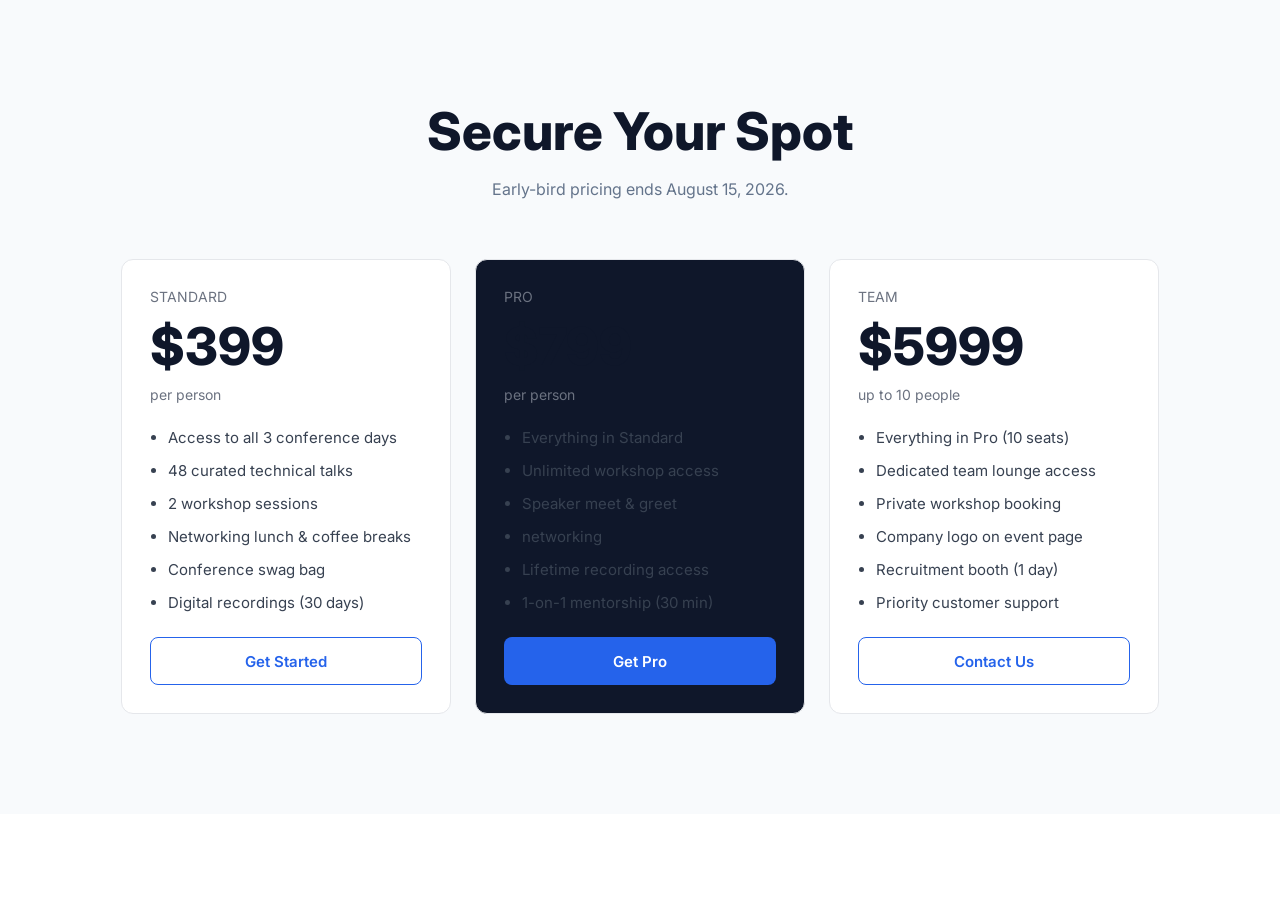
==== index.html @ c5ce16c5 "first commit" ====
<!DOCTYPE html>
<html lang="en">
<head>
    <meta charset="UTF-8">
    <meta name="viewport" content="width=device-width, initial-scale=1.0">
    <title>Document</title>
    <link rel="preconnect" href="https://fonts.googleapis.com">
<link rel="preconnect" href="https://fonts.gstatic.com" crossorigin>
<link href="https://fonts.googleapis.com/css2?family=Inter:wght@100..900&display=swap" rel="stylesheet">
    <link rel="stylesheet" href="./styles.css">
</head>
<body>
    <section class="secure">
        <div class="secure-cont">
            <div class="heading">
                 <h3>Secure Your Spot</h3>
                 <p>Early-bird pricing ends August 15, 2026.</p>
            </div>
            <div class="card-cont">
            <div class="cards">
                <p>STANDARD</p>
                <h3>$399</h3>
                 <p>per person</p>
                 <ul>
                    <li>Access to all 3 conference days</li>
                    <li>48 curated technical talks</li>
                    <li>2 workshop sessions</li>
                    <li>Networking lunch & coffee breaks</li>
                    <li>Conference swag bag</li>
                    <li>Digital recordings (30 days)</li>
                 </ul>
                 <button>Get Started</button>
            </div>
             

         
                 
            <div class="cards pro">
                <p>PRO</p>
                <h3>$799</h3>
                 <p>per person</p>
                 <ul>
                    <li>Everything in Standard</li>
                    <li>Unlimited workshop access</li>
                    <li>Speaker meet & greet</li>
                    <li>networking</li>
                    <li>Lifetime recording access</li>
                    <li>1-on-1 mentorship (30 min)</li>
                 </ul>
                 <button>Get Pro</button>

            </div>



            <div class="cards">
                <p>TEAM</p>
                <h3>$5999</h3>
                 <p>up to 10 people</p>
                 <ul>
                    <li>Everything in Pro (10 seats)</li>
                    <li>Dedicated team lounge access</li>
                    <li>Private workshop booking</li>
                    <li>Company logo on event page</li>
                    <li>Recruitment booth (1 day)</li>
                    <li>Priority customer support</li>
                 </ul>
                 <button>Contact Us</button>

            </div>
            </div>
        </div>
    </section>
</body>
</html>
---- styles.css ----
*{
    margin: 0;
    padding: 0;
    box-sizing: border-box;
    font-family: "Inter", sans-serif;
}

.secure{
    background: #F8FAFC;
    padding: 100px 0;
}

.secure-cont{
    max-width: 1120px;
    margin: 0 auto;
}

.heading{
    text-align: center;
    margin-bottom: 60px;
}

.heading h3{
    font-size: 52px;
    font-weight: 800;
    color: #0F172A;
    margin-bottom: 16px;
}

.heading p{
    font-size: 16px;
    color: #64748B;
}

.card-cont{
    display: flex;
    justify-content: center;
    gap: 24px;
}

.cards{
    width: 330px;
    background: white;
    border: 1px solid #E5E7EB;
    border-radius: 12px;
    padding: 28px;
}

.cards p{
    font-size: 14px;
    color: #6B7280;
    margin-bottom: 10px;
}

.cards h3{
    font-size: 52px;
    font-weight: 800;
    color: #0F172A;
    margin-bottom: 8px;
}

.cards ul{
    margin: 25px 0;
    padding-left: 18px;
}

.cards li{
    margin-bottom: 14px;
    font-size: 15px;
    color: #374151;
}

.cards button{
    width: 100%;
    height: 48px;
    background: white;
    border: 1px solid #2563EB;
    color: #2563EB;
    border-radius: 8px;
    font-size: 15px;
    font-weight: 600;
    cursor: pointer;
}

.pro{
    background: #0F172A;
}

.pro h3 li p{
    color: white;
}

.pro button{
    background: #2563EB;
    color: white;
    border: none;
}
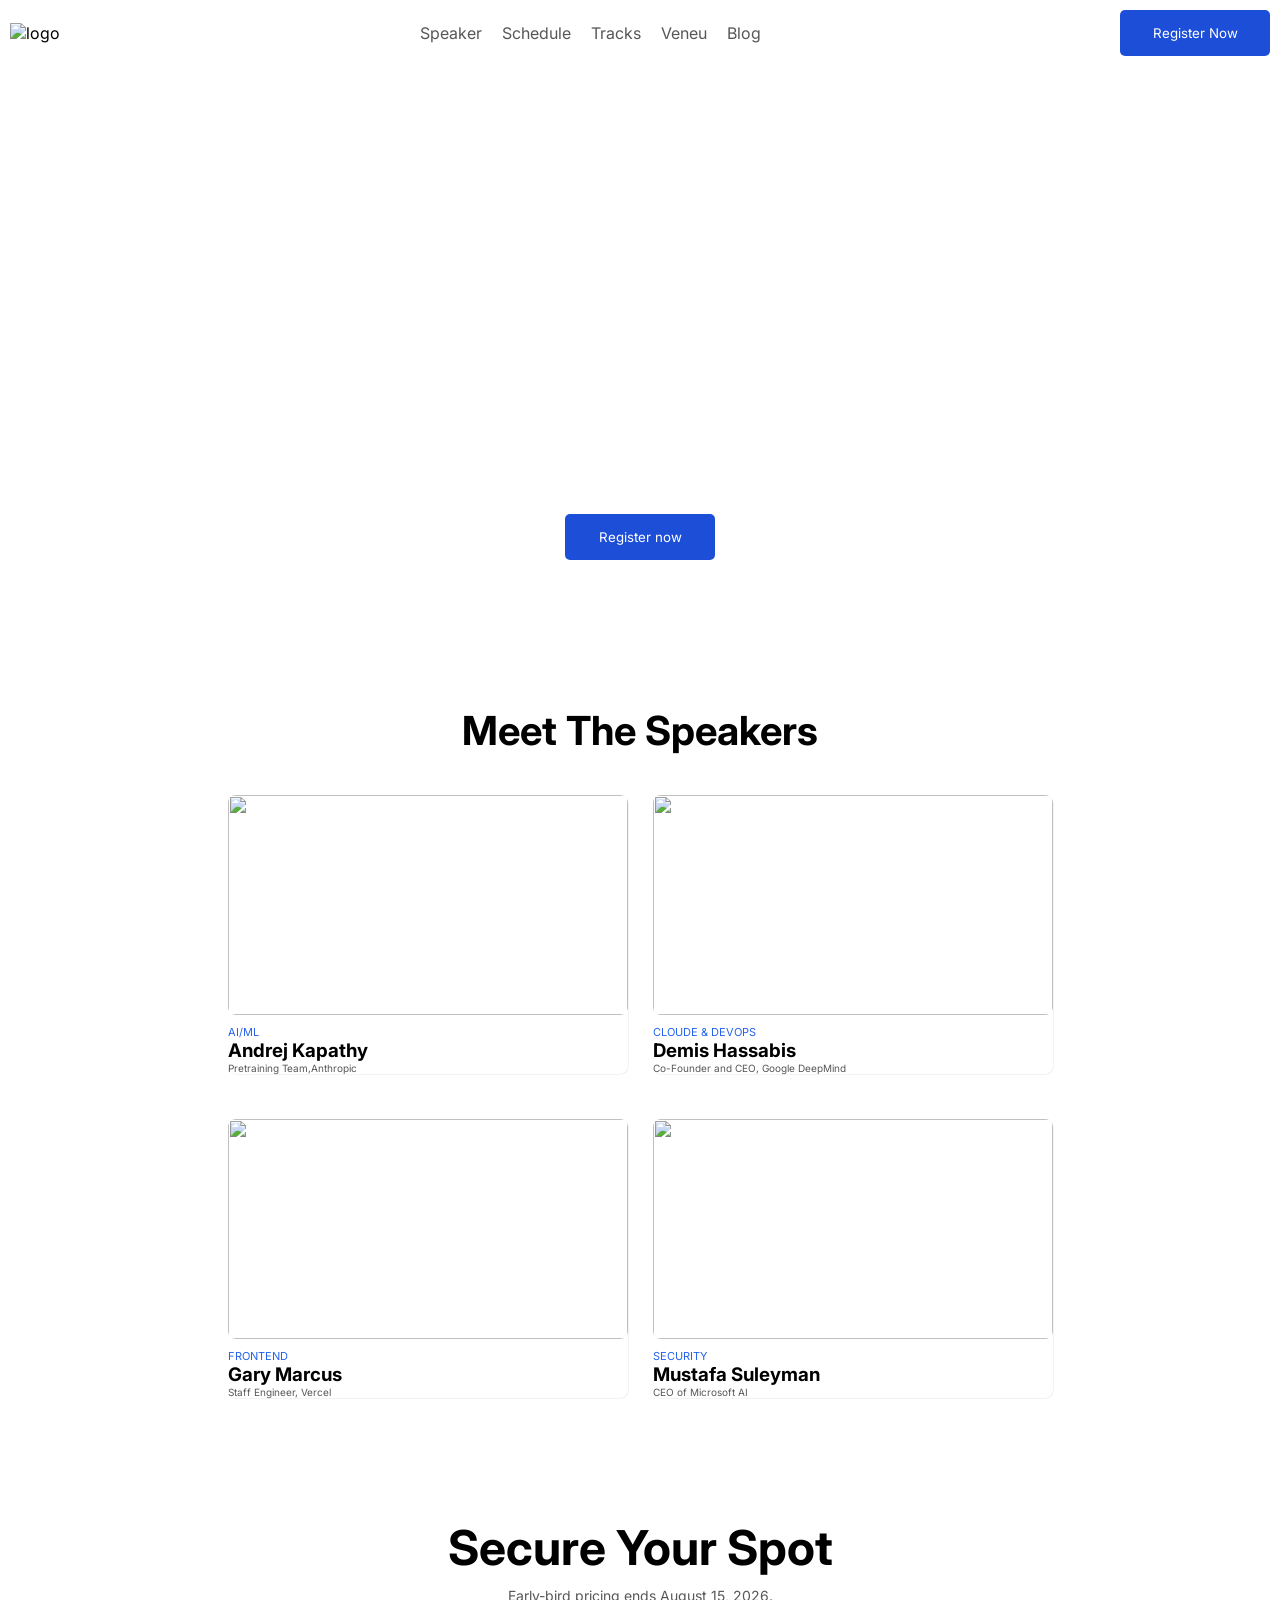
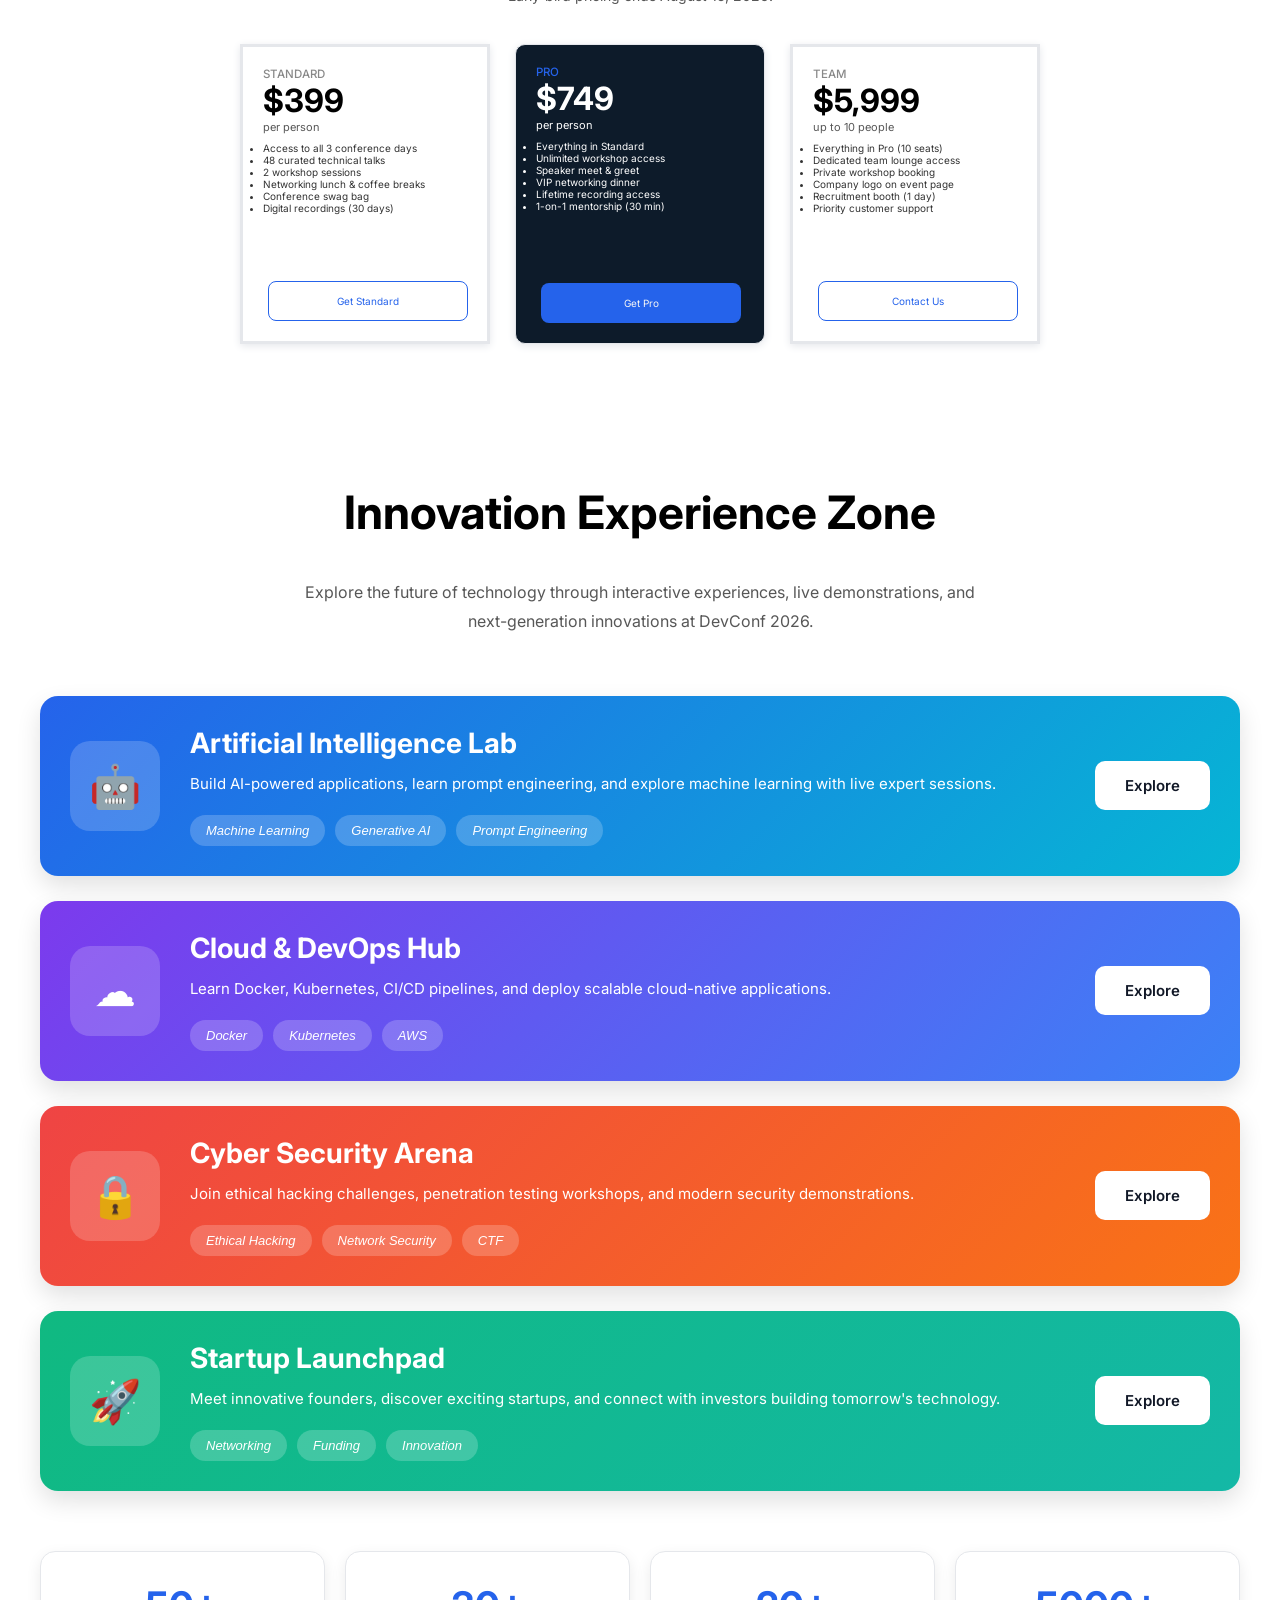
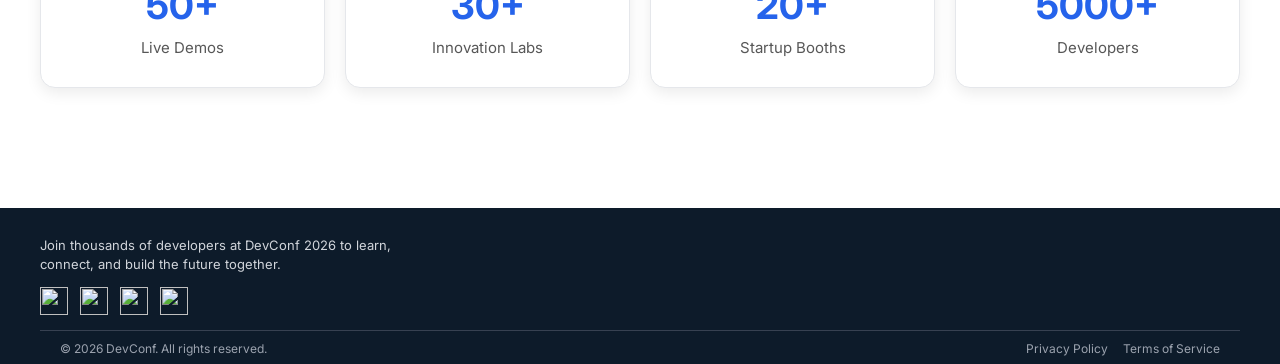
==== commit 31e89859: "Chang the image path" ====
--- a/index.html
+++ b/index.html
@@ -4,72 +4,295 @@
     <meta charset="UTF-8">
     <meta name="viewport" content="width=device-width, initial-scale=1.0">
     <title>Document</title>
+    <link rel="stylesheet" href="./Styles.css">
     <link rel="preconnect" href="https://fonts.googleapis.com">
 <link rel="preconnect" href="https://fonts.gstatic.com" crossorigin>
-<link href="https://fonts.googleapis.com/css2?family=Inter:wght@100..900&display=swap" rel="stylesheet">
-    <link rel="stylesheet" href="./styles.css">
+<link href="https://fonts.googleapis.com/css2?family=Arimo:ital,wght@0,400..700;1,400..700&family=Open+Sans:ital,wght@0,300..800;1,300..800&display=swap" rel="stylesheet">
+<link rel="preconnect" href="https://fonts.googleapis.com">
+<link rel="preconnect" href="https://fonts.gstatic.com" crossorigin>
+<link href="https://fonts.googleapis.com/css2?family=Arimo:ital,wght@0,400..700;1,400..700&family=Inter:ital,opsz,wght@0,14..32,100..900;1,14..32,100..900&family=Open+Sans:ital,wght@0,300..800;1,300..800&display=swap" rel="stylesheet">
 </head>
 <body>
-    <section class="secure">
-        <div class="secure-cont">
-            <div class="heading">
-                 <h3>Secure Your Spot</h3>
-                 <p>Early-bird pricing ends August 15, 2026.</p>
-            </div>
-            <div class="card-cont">
-            <div class="cards">
-                <p>STANDARD</p>
-                <h3>$399</h3>
-                 <p>per person</p>
-                 <ul>
-                    <li>Access to all 3 conference days</li>
-                    <li>48 curated technical talks</li>
-                    <li>2 workshop sessions</li>
-                    <li>Networking lunch & coffee breaks</li>
-                    <li>Conference swag bag</li>
-                    <li>Digital recordings (30 days)</li>
-                 </ul>
-                 <button>Get Started</button>
-            </div>
-             
-
-         
-                 
-            <div class="cards pro">
-                <p>PRO</p>
-                <h3>$799</h3>
-                 <p>per person</p>
-                 <ul>
-                    <li>Everything in Standard</li>
-                    <li>Unlimited workshop access</li>
-                    <li>Speaker meet & greet</li>
-                    <li>networking</li>
-                    <li>Lifetime recording access</li>
-                    <li>1-on-1 mentorship (30 min)</li>
-                 </ul>
-                 <button>Get Pro</button>
-
-            </div>
-
-
-
-            <div class="cards">
-                <p>TEAM</p>
-                <h3>$5999</h3>
-                 <p>up to 10 people</p>
-                 <ul>
-                    <li>Everything in Pro (10 seats)</li>
-                    <li>Dedicated team lounge access</li>
-                    <li>Private workshop booking</li>
-                    <li>Company logo on event page</li>
-                    <li>Recruitment booth (1 day)</li>
-                    <li>Priority customer support</li>
-                 </ul>
-                 <button>Contact Us</button>
-
-            </div>
-            </div>
-        </div>
-    </section>
-</body>
-</html>+    <nav>
+        <div>
+            <img src="./B14-A01-DevConf-2026/assets/logo.png" alt="logo">
+            
+        </div>
+        <div>
+            <ul>
+                <li>Speaker</li>
+                <li>Schedule</li>
+                <li>Tracks</li>
+                <li>Veneu</li>
+                <li>Blog</li>
+            </ul>
+           
+        </div>
+        <div>
+             <button class="button">Register Now</button>
+        </div>
+    </nav>
+    
+<section class="hero">
+
+
+<h1 class="heroh1">Code. <span>Connect</span>. Create</h1>
+<p class="heropara">Join 4,000+ engineers, founders, and builders at the premier developer conference of 2026. Three days of cutting-edge talks, hands-on workshops, and meaningful connections</p>
+<button class="herob">Register now</button>
+
+</section>
+<section class="Cards">
+    <h2>Meet The Speakers</h2>
+    <div class="cardss">
+        <div class="card">
+            <img class="imggg" src="./B14-A01-DevConf-2026/assets/andrej.png" alt="">
+            <p class="cardp">AI/ML</p>
+            <h3>Andrej Kapathy</h3>
+            <p class="cardpp">Pretraining Team,Anthropic</p>
+
+        </div>
+        <div class="card">
+              <img class="imggg" src="./B14-A01-DevConf-2026/assets/demis.png" alt="">
+            <p class="cardp">CLOUDE & DEVOPS</p>
+            <h3>Demis Hassabis</h3>
+            <p class="cardpp">Co-Founder and CEO, Google DeepMind</p>
+
+        </div>
+        <div class="card">
+  <img class="imggg" src="./B14-A01-DevConf-2026/assets/gary.png" alt="">
+            <p class="cardp">FRONTEND</p>
+            <h3>Gary Marcus</h3>
+            <p class="cardpp">Staff Engineer, Vercel</p>
+        </div>
+        <div class="card">
+  <img class="imggg" src="./B14-A01-DevConf-2026/assets/mustafa.png" alt="">
+            <p class="cardp">SECURITY</p>
+            <h3>Mustafa Suleyman</h3>
+            <p class="cardpp">CEO of Microsoft AI</p>
+        </div>
+    </div>
+</section>
+<section class="pricing">
+
+    <h4>Secure Your Spot</h4>
+    <p class="pricing-text">Early-bird pricing ends August 15, 2026.</p>
+
+    <div class="pricing-container">
+
+        <div class="spotcard1">
+            <h1 class="pricingh1">STANDARD</h1>
+            <p class="pricingvalue1">$399</p>
+            <p class="pricingp1">per person</p>
+
+            <ul class="pricingul1">
+                <li>Access to all 3 conference days</li>
+                <li>48 curated technical talks</li>
+                <li>2 workshop sessions</li>
+                <li>Networking lunch & coffee breaks</li>
+                <li>Conference swag bag</li>
+                <li>Digital recordings (30 days)</li>
+            </ul>
+            <button class="pricingbut1">Get Standard</button>
+        </div>
+        <div class="spotcard2">
+            <h1 class="pricingh2">PRO</h1>
+            <p class="pricingvalue2">$749</p>
+            <p class="pricingp2">per person</p>
+
+            <ul class="pricingul2">
+                <li>Everything in Standard</li>
+                <li>Unlimited workshop access</li>
+                <li>Speaker meet & greet</li>
+                <li>VIP networking dinner</li>
+                <li>Lifetime recording access</li>
+                <li>1-on-1 mentorship (30 min)</li>
+            </ul>
+            <button class="pricingbut2">Get Pro</button>
+        </div>
+
+        <div class="spotcard3">
+            <h1 class="pricingh1">TEAM</h1>
+            <p class="pricingvalue1">$5,999</p>
+            <p class="pricingp1">up to 10 people</p>
+
+            <ul ul class="pricingul1">
+                <li>Everything in Pro (10 seats)</li>
+                <li>Dedicated team lounge access</li>
+                <li>Private workshop booking</li>
+                <li>Company logo on event page</li>
+                <li>Recruitment booth (1 day)</li>
+                <li>Priority customer support</li>
+            </ul>
+            <button class="pricingbut1">Contact Us</button>
+        </div>
+
+    </div>
+
+</section>
+<!-- AI PART -->
+<section class="innovation-zone">
+
+    <div class="innovation-header">
+       
+        <h2>Innovation Experience Zone</h2>
+        <p class="innovation-description">
+            Explore the future of technology through interactive experiences,
+            live demonstrations, and next-generation innovations at DevConf 2026.
+        </p>
+    </div>
+
+    <div class="innovation-wrapper">
+
+        <div class="innovation-item ai">
+
+            <div class="innovation-icon">
+                🤖
+            </div>
+
+            <div class="innovation-content">
+                <h3>Artificial Intelligence Lab</h3>
+                <p>
+                    Build AI-powered applications, learn prompt engineering,
+                    and explore machine learning with live expert sessions.
+                </p>
+
+                <div class="innovation-tags">
+                    <span>Machine Learning</span>
+                    <span>Generative AI</span>
+                    <span>Prompt Engineering</span>
+                </div>
+            </div>
+
+            <div class="innovation-action">
+                <button>Explore</button>
+            </div>
+
+        </div>
+
+        <div class="innovation-item cloud">
+
+            <div class="innovation-icon">
+                ☁
+            </div>
+
+            <div class="innovation-content">
+                <h3>Cloud & DevOps Hub</h3>
+                <p>
+                    Learn Docker, Kubernetes, CI/CD pipelines,
+                    and deploy scalable cloud-native applications.
+                </p>
+
+                <div class="innovation-tags">
+                    <span>Docker</span>
+                    <span>Kubernetes</span>
+                    <span>AWS</span>
+                </div>
+            </div>
+
+            <div class="innovation-action">
+                <button>Explore</button>
+            </div>
+
+        </div>
+
+        <div class="innovation-item security">
+
+            <div class="innovation-icon">
+                🔒
+            </div>
+
+            <div class="innovation-content">
+                <h3>Cyber Security Arena</h3>
+                <p>
+                    Join ethical hacking challenges,
+                    penetration testing workshops,
+                    and modern security demonstrations.
+                </p>
+
+                <div class="innovation-tags">
+                    <span>Ethical Hacking</span>
+                    <span>Network Security</span>
+                    <span>CTF</span>
+                </div>
+            </div>
+
+            <div class="innovation-action">
+                <button>Explore</button>
+            </div>
+
+        </div>
+
+        <div class="innovation-item startup">
+
+            <div class="innovation-icon">
+                🚀
+            </div>
+
+            <div class="innovation-content">
+                <h3>Startup Launchpad</h3>
+                <p>
+                    Meet innovative founders, discover exciting startups,
+                    and connect with investors building tomorrow's technology.
+                </p>
+
+                <div class="innovation-tags">
+                    <span>Networking</span>
+                    <span>Funding</span>
+                    <span>Innovation</span>
+                </div>
+            </div>
+
+            <div class="innovation-action">
+                <button>Explore</button>
+            </div>
+
+        </div>
+
+    </div>
+
+    <div class="innovation-footer">
+         <div class="innovation-stat">
+            <h3>50+</h3>
+            <p>Live Demos</p>
+        </div>
+     <div class="innovation-stat">
+            <h3>30+</h3>
+            <p>Innovation Labs</p>
+        </div>
+         <div class="innovation-stat">
+            <h3>20+</h3>
+            <p>Startup Booths</p>
+        </div>
+         <div class="innovation-stat">
+            <h3>5000+</h3>
+            <p>Developers</p>
+        </div>
+        </div>
+
+</section>
+<footer class="foot">
+ <div class="footcon">
+    <div class="footleft">
+    <img class="footlogo" src="./B14-A01-DevConf-2026/assets/Lucide.png" alt="">
+         <p>
+            Join thousands of developers at DevConf 2026 to learn,
+            connect, and build the future together.
+         </p>
+    <div class="logoss">
+    <img src="./B14-A01-DevConf-2026/assets/LinkedIn.png" alt="">
+    <img src="./B14-A01-DevConf-2026/assets/Instagram.png" alt="">
+    <img src="./B14-A01-DevConf-2026/assets/Facebook (1).png" alt="">
+    <img  src="./B14-A01-DevConf-2026/assets/X logo.png" alt="">
+</div>
+       
+ </div>
+   <hr>
+<div class="footbot">
+<p>© 2026 DevConf. All rights reserved.</p>
+<div class="footpol">
+<p>Privacy Policy</p>
+<p>Terms of Service</p>
+</div>
+</div>
+
+</footer>
--- a/Styles.css
+++ b/Styles.css
@@ -0,0 +1,523 @@
+
+*{
+    margin: 0;
+    padding: 0;
+    font-family:"Inter", sans-serif;
+}
+nav{
+    display:flex;
+    justify-content: space-between;
+    padding: 10px;
+    max-width: 1300px;
+    align-items: center;
+    margin: 0 auto; 
+
+}
+nav ul{
+    display: flex;
+    gap:20px;
+    list-style: none;
+    font-family: "Arimo", sans-serif;
+    color: #575757;
+}
+.button{
+    background-color:#1D4ED8;
+    color: #FFFFFF;
+    font-family: "Inter", sans-serif;
+    padding: 15px;
+    width: 150px;
+    border: none;
+    border-radius: 5px;
+}
+
+.hero{ 
+    background-image:url(./B14-A01-DevConf-2026/assets/banner.jpg);
+    height: 600px;
+    background-repeat: no repeat;
+    background-position: center;
+    background-size: cover;
+    margin: 0 auto;
+    text-align: center;
+}
+.heroh1{
+    color: white;
+    margin-top: 20px;
+    max-width: 700px;
+    margin: 0 auto;
+    padding:52px ;
+    font-size:50px;
+
+}
+ nav h1{
+    color: #FFFFFF;
+    font-size:60px ;
+    text-align: center;
+    font-family: "Inter", sans-serif;
+    padding-top:50px; 
+}
+span{
+    font-style: italic;
+}
+.heropara{
+    color: #FFFFFF;
+    font-family: "Inter", sans-serif;
+    font-size: 10px;
+    text-align: center;
+    max-width: 500px;
+    /* border: solid #FFFFFF;  */
+    margin:50px auto;
+    margin-top:-40px;
+}
+.herob{
+    background-color:#1D4ED8;
+    color: #FFFFFF;
+    font-family: "Inter", sans-serif;
+    padding: 15px;
+    width: 150px;
+    border: none;
+    border-radius: 5px;
+    text-align:center;
+    margin: 250px auto;
+}
+.cardss{
+    /* display: flex; its not working thats why io will use grid */
+    display: grid;
+    grid-template-columns: repeat(2,400px);
+    /* border: 5px solid black;  i use them to understand the area */
+    flex-wrap: wrap;
+    justify-content: center;
+    column-gap: 25px;
+    row-gap:25px;
+    align-items: center;
+    max-width: 1200px;
+    margin: 0 auto;
+    margin-bottom: 10px;
+
+}
+h2{
+    margin-top: 20px;
+    margin-bottom: 20px;
+    /* border: 3px solid blue; i use them to understand the area*/
+    text-align: center;
+    padding: 20px;
+    font-family:"Inter", sans-serif; 
+    font-size: 40px;
+}
+.card
+{
+    align-items: center;
+     width: 400px;
+     margin-bottom: 20px;
+     border-radius: 8px;
+     box-shadow:.5px .5px .5px  #E5E7EB;
+    
+}
+.imggg{
+width: 100%;
+height: 220px;
+object-fit: cover;
+display: block;
+border-radius: 8px;
+}
+
+.cardp{
+    margin-top: 10px;
+    color:#2563EB;
+    font-family:"Inter", sans-serif; 
+    font-size:11px;
+}
+.cardpp{
+   font-family:"Inter", sans-serif; 
+   color:#575757;
+   font-size: 10px;
+}
+.pricing{
+    margin-top: 100px;
+    margin-bottom: 100px;
+}
+
+ .pricing-container{
+    display: flex;
+    align-items: center;
+    justify-content: center;
+    max-width: 1200px;
+    margin: 0 auto;
+    gap:25px;
+ }
+ .pricing-text{
+    text-align: center;
+    color: #575757;
+    font-size: 14px;
+    margin-top: 10px;
+    margin-bottom: 40px;
+}
+.pricingh1{
+    color:#888888;
+    font-size: 11.5px;
+    font-weight:500;
+}
+.pricingh2{
+    color:#2563EB;
+    font-size: 11.5px;
+    font-weight: 500;
+}
+.pricingul1{
+    margin-top: 8px;
+    font-size: 10px;
+    color: #333333;
+ }
+.pricingul2{
+    color:white;
+    font-size:10px;
+    margin-top:8px;
+}
+
+h4{
+    font-size:48px;
+    font-weight:700;
+    text-align:center;
+    margin-bottom:10px;
+}
+.pricingvalue1{
+font-size:32px; 
+font-weight:bold;
+}
+.pricingvalue2{
+font-size:32px; 
+font-weight:bold;
+color: #FFFFFF;
+}
+.pricingp1{
+    font-size: 11px;
+    color: #575757;
+}
+.pricingp2{
+    font-size: 11px;
+    color:#FFFFFF;
+}
+
+/* .primium{
+    background-color: #0D1B2A;
+    color: white;
+} */
+.spotcard1{
+     border:solid #E5E7EB;
+     width:250px;
+     height:300px;
+        padding: 20px;
+    box-sizing: border-box;
+     display: flex;
+    flex-direction: column;
+    box-shadow: 0px 2px 8px #E5E7EB;
+}
+.spotcard2{
+    background:#0D1B2A;
+ color:white;
+  border:1px solid #E5E7EB;
+    border-radius:10px;
+    box-shadow:0px 2px 8px #E5E7EB;
+width:250px;
+height:300px;
+    padding:20px;
+  box-sizing:border-box;
+    display:flex;
+    flex-direction:column;
+}
+.spotcard3{
+    border:solid #E5E7EB;
+     width:250px;
+    height:300px;
+       padding: 20px;
+    box-sizing: border-box;
+     display: flex;
+     box-shadow: 0px 2px 8px #E5E7EB;
+    flex-direction: column;
+}
+.pricingbut1{
+     margin-top: auto;
+    font-size: 10px;
+  margin-left: 5px;
+  background-color:white;
+  color: #2563EB ;
+  width: 200px;
+  height: 40px;
+  border:solid #2563EB;
+  border-radius: 8px;
+  border-width: 1px;
+    margin-top:auto;
+
+}
+.pricingbut2{
+    font-size: 10px;
+    background-color: #2563EB;
+  margin-left: 20px;
+  color: whitesmoke;
+  width: 200px;
+  height: 40px;
+    margin-top: auto;
+  margin-left: 5px;
+   border-radius: 8px;
+  border-width: 1px;
+  border: none;
+  margin-top:auto;
+}
+/* ===========================
+   Innovation Experience Zone
+=========================== */
+
+.innovation-zone{
+    max-width:1200px;
+    margin:120px auto;
+    padding:0 20px;
+}
+
+.innovation-header{
+    text-align:center;
+    margin-bottom:60px;
+}
+
+.innovation-subtitle{
+    color:#2563EB;
+    font-size:14px;
+    font-weight:700;
+    letter-spacing:3px;
+    margin-bottom:12px;
+}
+
+.innovation-header h2{
+    font-size:46px;
+    margin-bottom:18px;
+}
+
+.innovation-description{
+    max-width:700px;
+    margin:auto;
+    color:#575757;
+    line-height:1.8;
+    font-size:16px;
+}
+
+.innovation-wrapper{
+    display:flex;
+    flex-direction:column;
+    gap:25px;
+}
+
+/* ===========================
+   Innovation Card
+=========================== */
+
+.innovation-item{
+    display:flex;
+    align-items:center;
+    justify-content:space-between;
+    padding:30px;
+    border-radius:18px;
+    color:white;
+    box-shadow:0 10px 25px rgba(0,0,0,.12);
+    cursor:pointer;
+    transition:0.3s ease;
+}
+
+.innovation-item:hover{
+    transform:translateY(-8px);
+    box-shadow:0 20px 40px rgba(0,0,0,.25);
+}
+
+.innovation-icon{
+    width:90px;
+    height:90px;
+    border-radius:20px;
+    background:rgba(255,255,255,.18);
+    display:flex;
+    justify-content:center;
+    align-items:center;
+    font-size:42px;
+    flex-shrink:0;
+}
+
+.innovation-content{
+    flex:1;
+    margin:0 30px;
+}
+
+.innovation-content h3{
+    font-size:28px;
+    margin-bottom:10px;
+}
+
+.innovation-content p{
+    line-height:1.8;
+    margin-bottom:18px;
+    font-size:15px;
+}
+/* ===========================
+   Tags
+=========================== */
+
+.innovation-tags{
+    display:flex;
+    flex-wrap:wrap;
+    gap:10px;
+}
+
+.innovation-tags span{
+    background:rgba(255,255,255,.20);
+    padding:8px 16px;
+    border-radius:30px;
+    font-size:13px;
+    font-weight:500;
+    transition:.3s;
+}
+
+.innovation-tags span:hover{
+    background:white;
+    color:#2563EB;
+}
+
+/* ===========================
+   Button
+=========================== */
+
+.innovation-action{
+    flex-shrink:0;
+}
+
+.innovation-action button{
+    background:white;
+    color:#111827;
+    border:none;
+    padding:15px 30px;
+    border-radius:10px;
+    font-size:15px;
+    font-weight:600;
+    cursor:pointer;
+    transition:.3s;
+}
+
+.innovation-action button:hover{
+    background:#111827;
+    color:white;
+}
+
+/* ===========================
+   Card Colors
+=========================== */
+
+.ai{
+    background:linear-gradient(135deg,#2563EB,#06B6D4);
+}
+
+.cloud{
+    background:linear-gradient(135deg,#7C3AED,#3B82F6);
+}
+
+.security{
+    background:linear-gradient(135deg,#EF4444,#F97316);
+}
+
+.startup{
+    background:linear-gradient(135deg,#10B981,#14B8A6);
+}
+
+/* ===========================
+   Stats
+=========================== */
+
+.innovation-footer{
+    display:grid;
+    grid-template-columns:repeat(4,1fr);
+    gap:20px;
+    margin-top:60px;
+}
+
+.innovation-stat{
+    background:white;
+    border:1px solid #E5E7EB;
+    border-radius:15px;
+    padding:30px;
+    text-align:center;
+    box-shadow:0 5px 15px rgba(0,0,0,.08);
+    transition:.3s;
+    cursor:pointer;
+}
+
+.innovation-stat:hover{
+    transform:translateY(-8px);
+    box-shadow:0 15px 30px rgba(37,99,235,.18);
+}
+
+.innovation-stat h3{
+    font-size:38px;
+    color:#2563EB;
+    margin-bottom:10px;
+}
+
+.innovation-stat p{
+    color:#575757;
+    font-size:15px;
+}
+
+
+.foot{
+    background:#0D1B2A;
+    padding:20px 0 8px;
+    margin-top:60px;
+}
+
+.footcon{
+    max-width:1200px;
+    margin:0 auto;
+    padding:0 20px;
+}
+
+.footlogo{
+    width:60px;
+    height:auto;
+    display:block;
+    margin-bottom:8px;
+}
+
+.footleft p{
+    color:#D1D5DB;
+    font-size:13px;
+    line-height:1.5;
+    margin-bottom:12px;
+    max-width:380px;
+}
+
+.logoss{
+    display:flex;
+    gap:12px;
+}
+
+.logoss img{
+    width:28px;
+    height:28px;
+}
+
+.foot hr{
+    max-width:1200px;
+    margin:15px auto 10px;
+    border:none;
+    border-top:1px solid #374151;
+}
+
+.footbot{
+    max-width:1200px;
+    margin:0 auto;
+    padding:0 20px;
+    display:flex;
+    justify-content:space-between;
+    align-items:center;
+}
+
+.footbot p{
+    color:#9CA3AF;
+    font-size:12px;
+}
+
+.footpol{
+    display:flex;
+    gap:15px;
+}
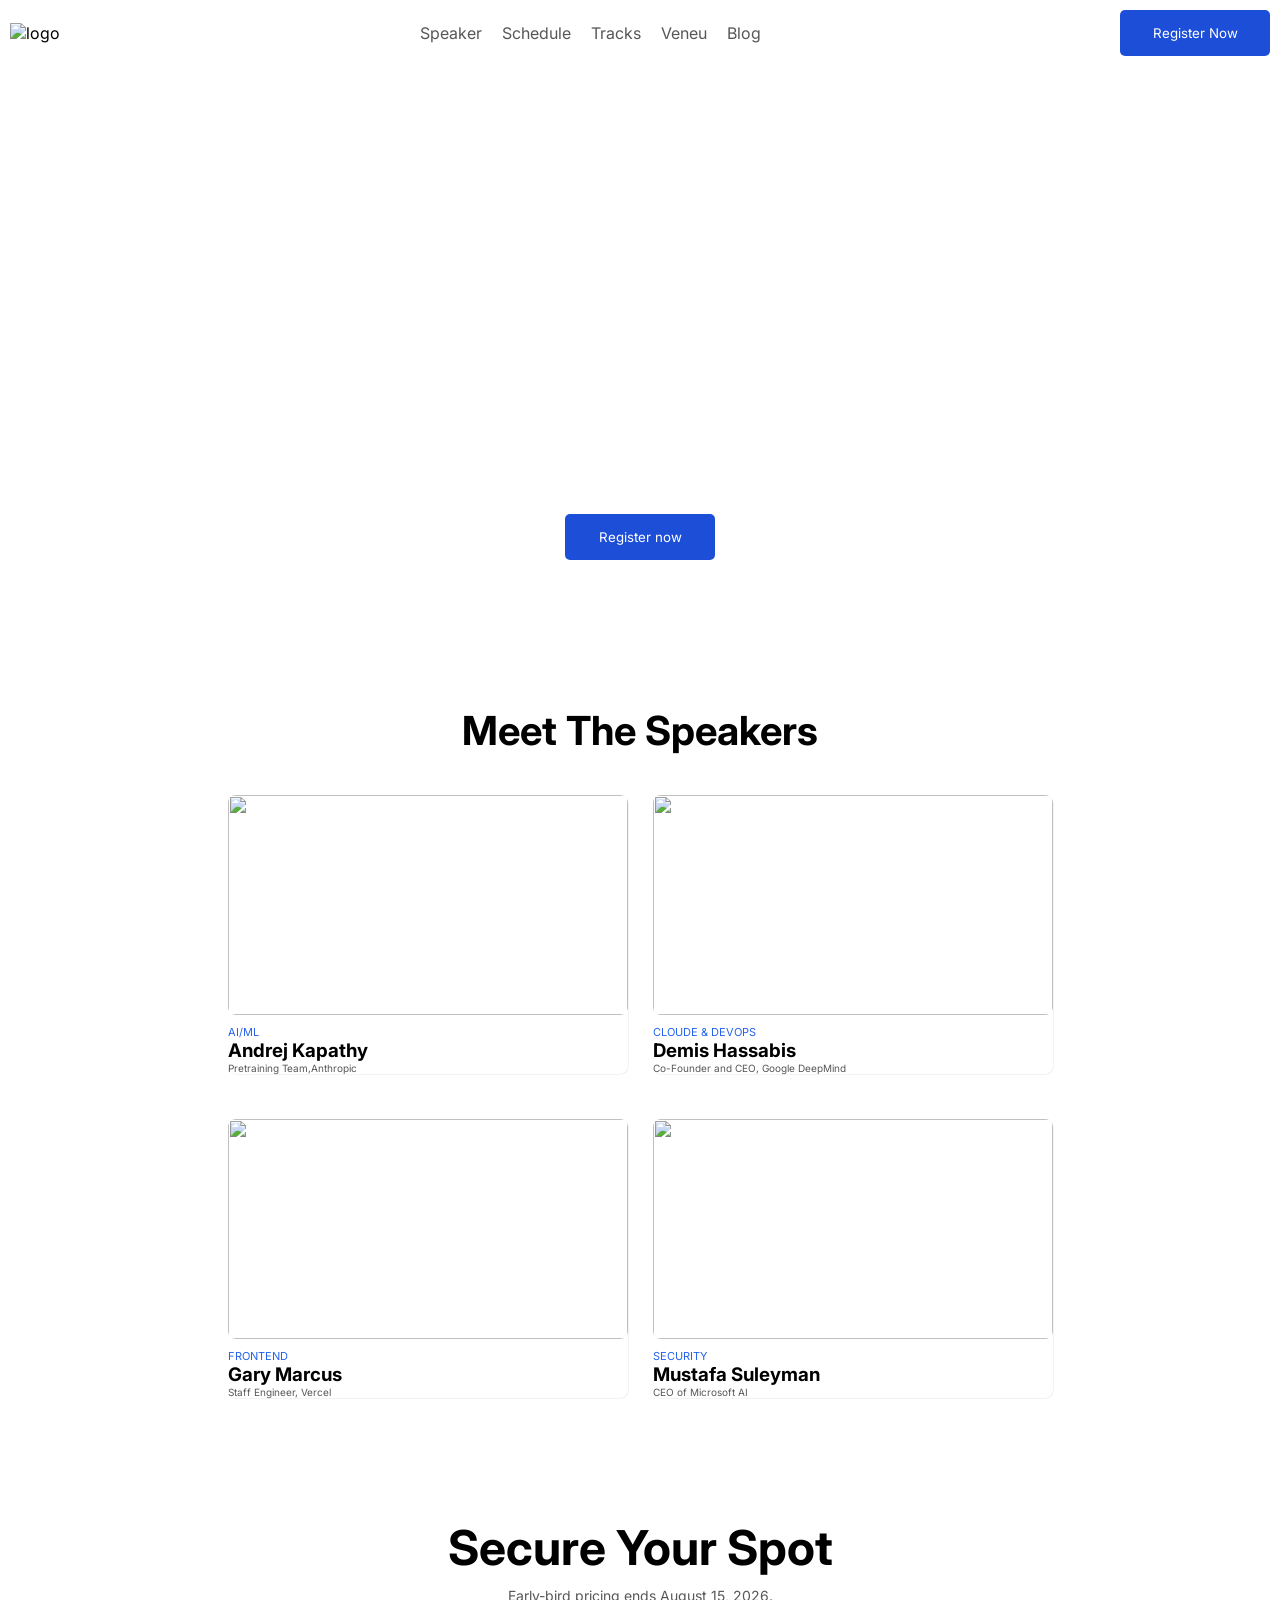
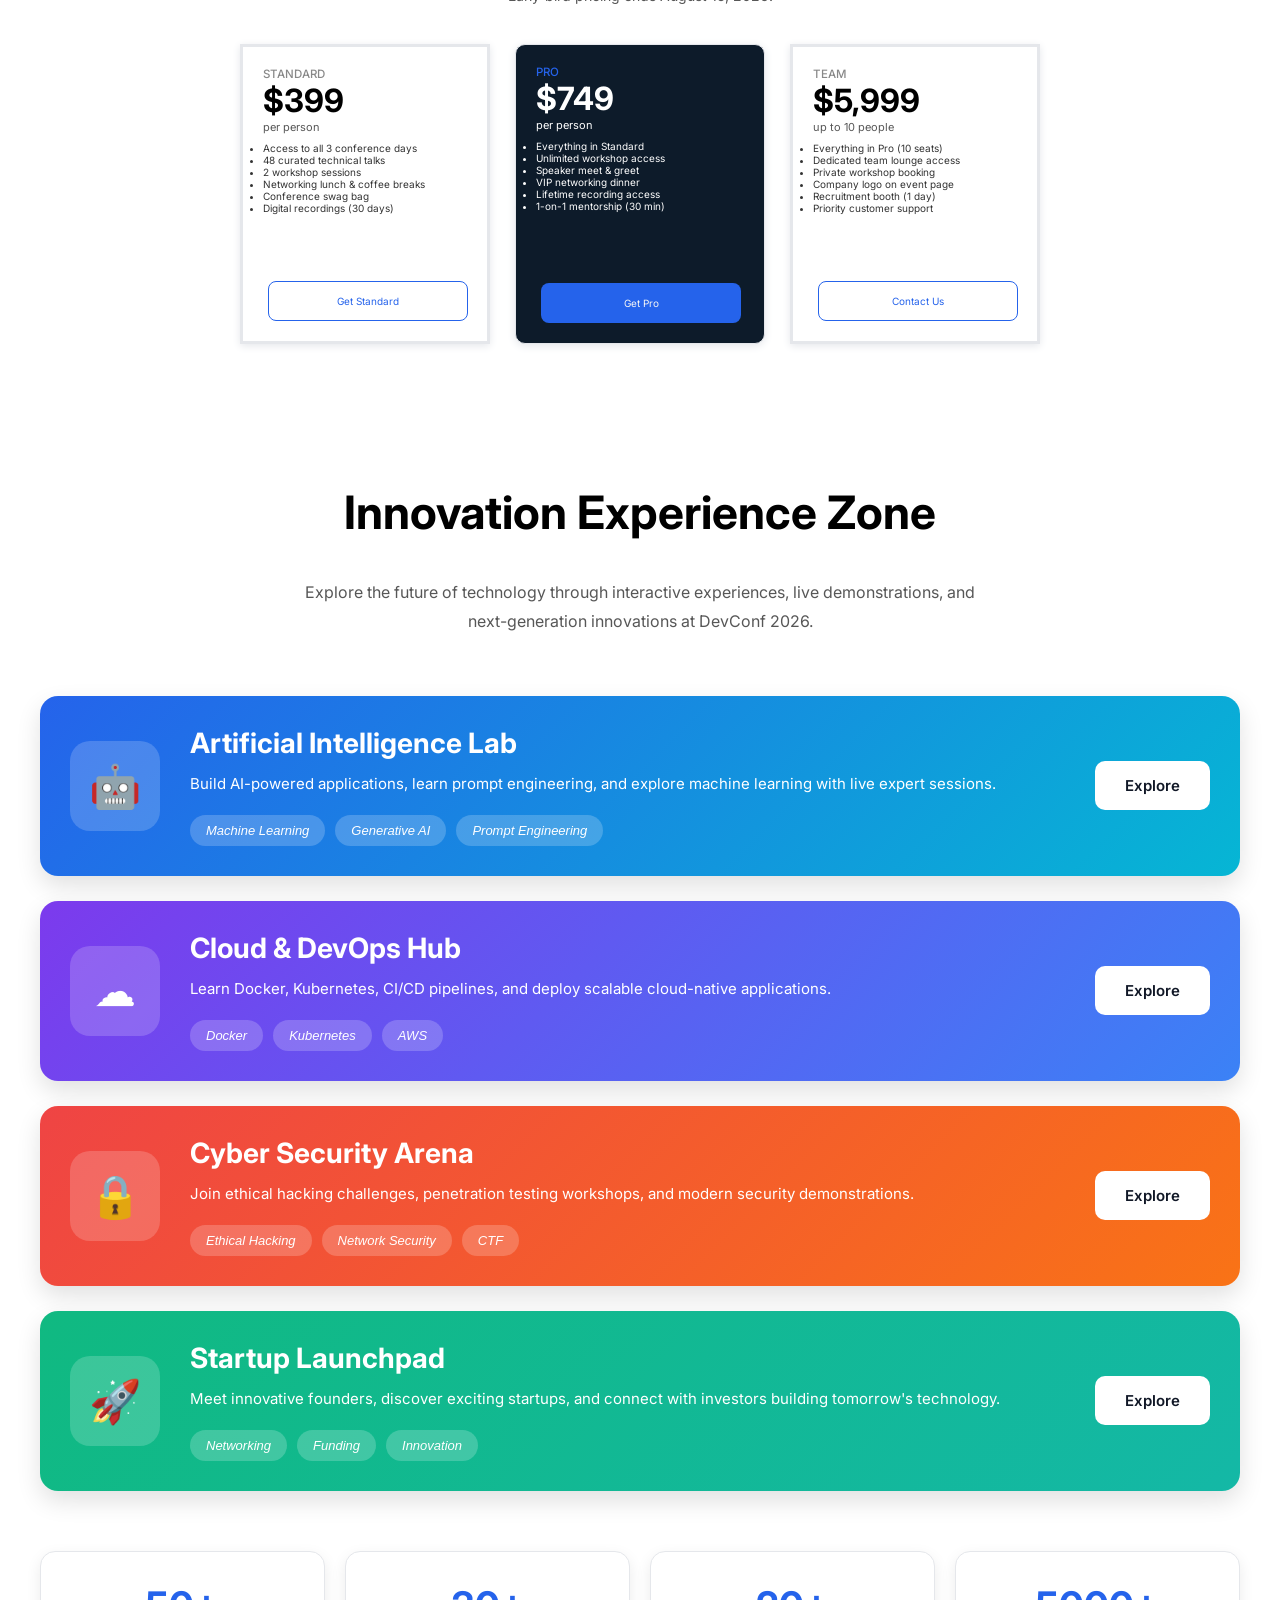
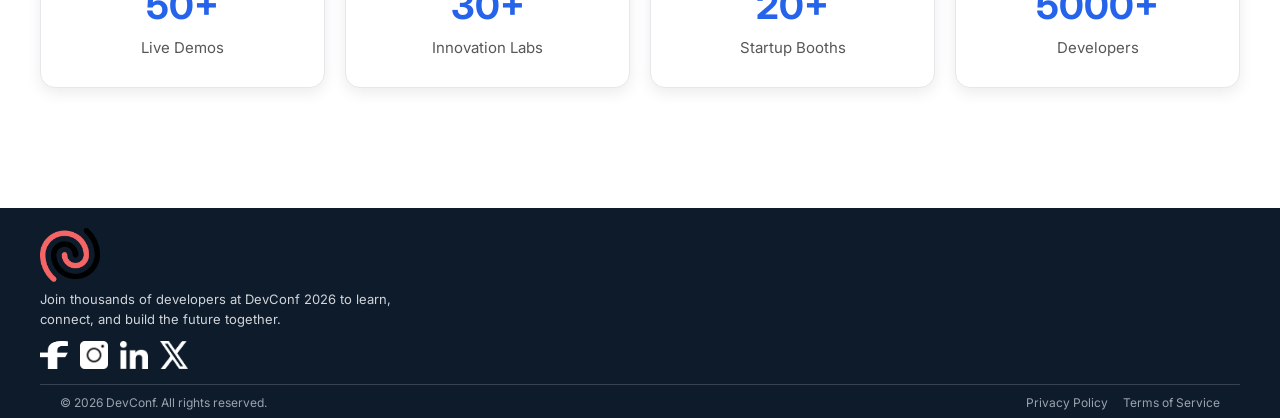
==== commit 35048438: "A new commit" ====
--- a/index.html
+++ b/index.html
@@ -273,16 +273,16 @@
 <footer class="foot">
  <div class="footcon">
     <div class="footleft">
-    <img class="footlogo" src="./B14-A01-DevConf-2026/assets/Lucide.png" alt="">
+    <img class="footlogo" src="./Lucide.png" alt="">
          <p>
             Join thousands of developers at DevConf 2026 to learn,
             connect, and build the future together.
          </p>
     <div class="logoss">
-    <img src="./B14-A01-DevConf-2026/assets/LinkedIn.png" alt="">
-    <img src="./B14-A01-DevConf-2026/assets/Instagram.png" alt="">
-    <img src="./B14-A01-DevConf-2026/assets/Facebook (1).png" alt="">
-    <img  src="./B14-A01-DevConf-2026/assets/X logo.png" alt="">
+    <img src="./Facebook (1).png" alt="">
+    <img src="./Instagram.png" alt="">
+    <img src="./LinkedIn.png" alt="">
+    <img  src="./X logo.png" alt="">
 </div>
        
  </div>
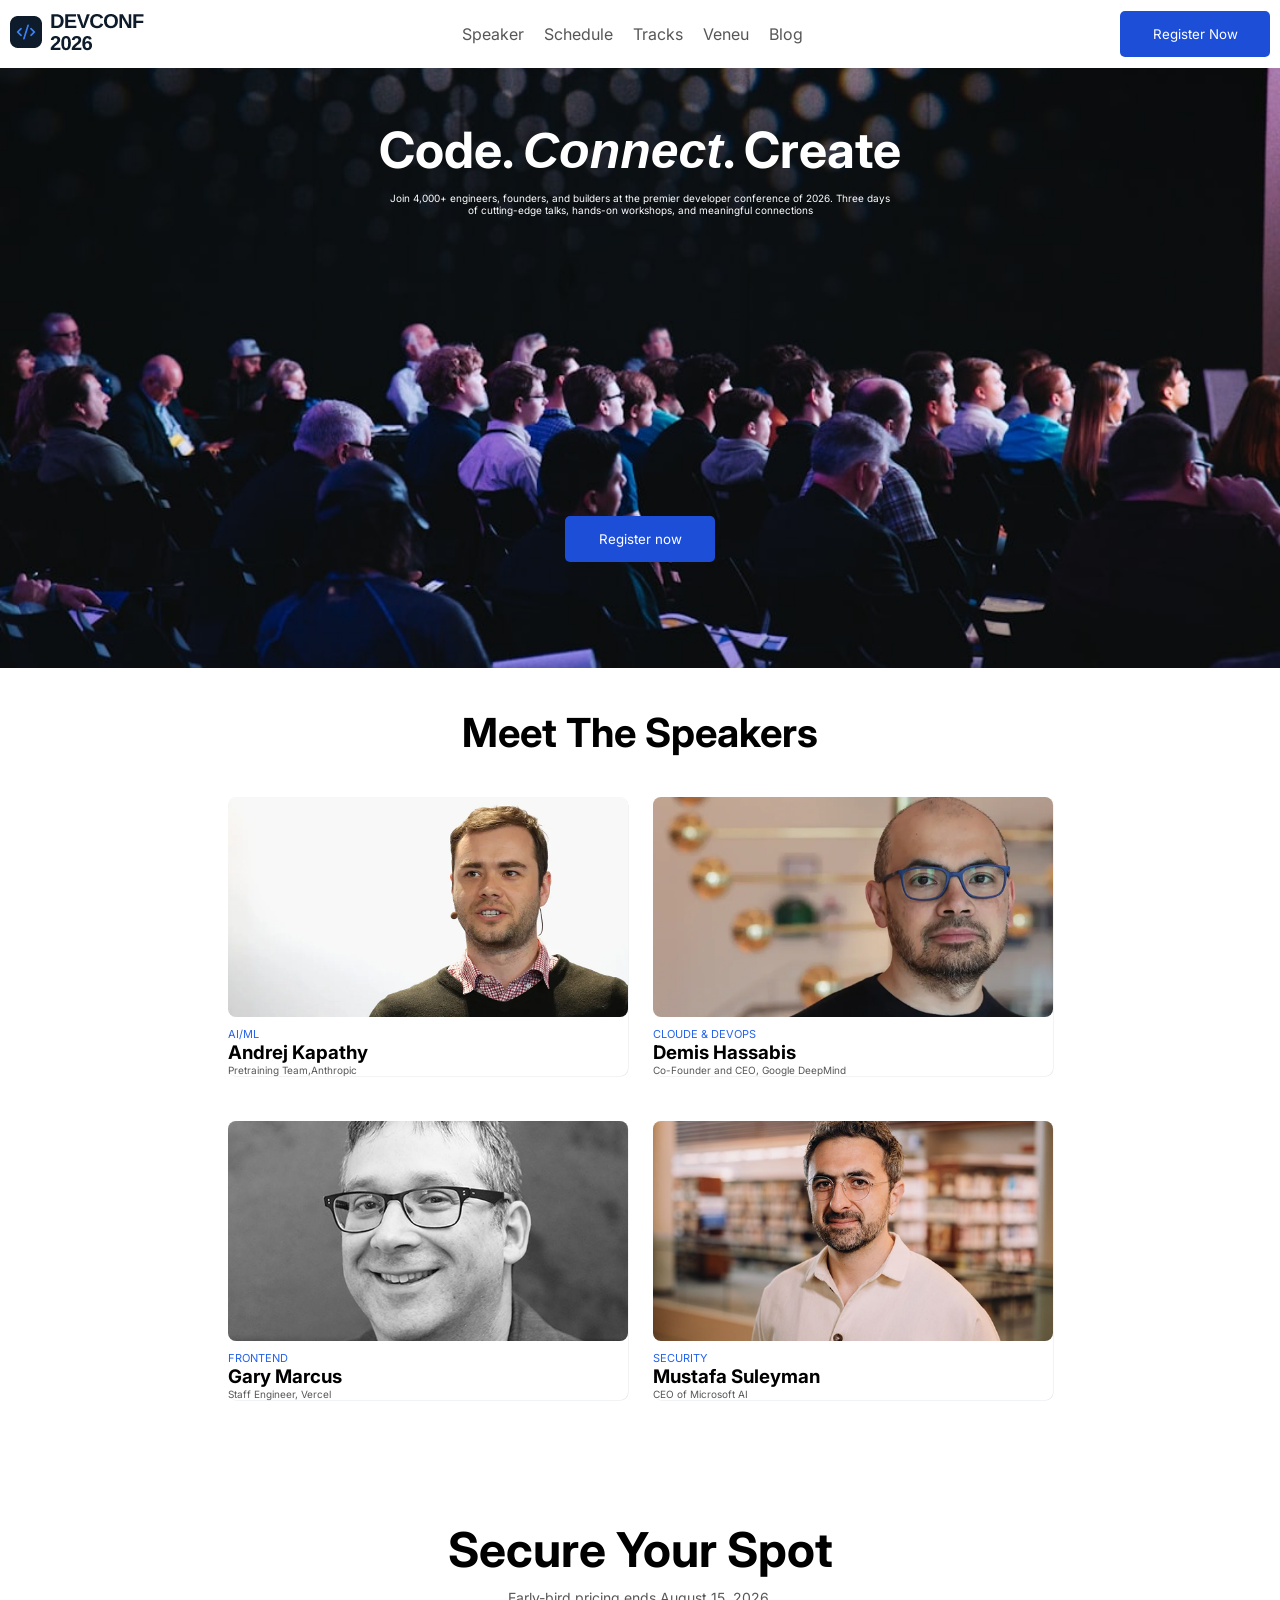
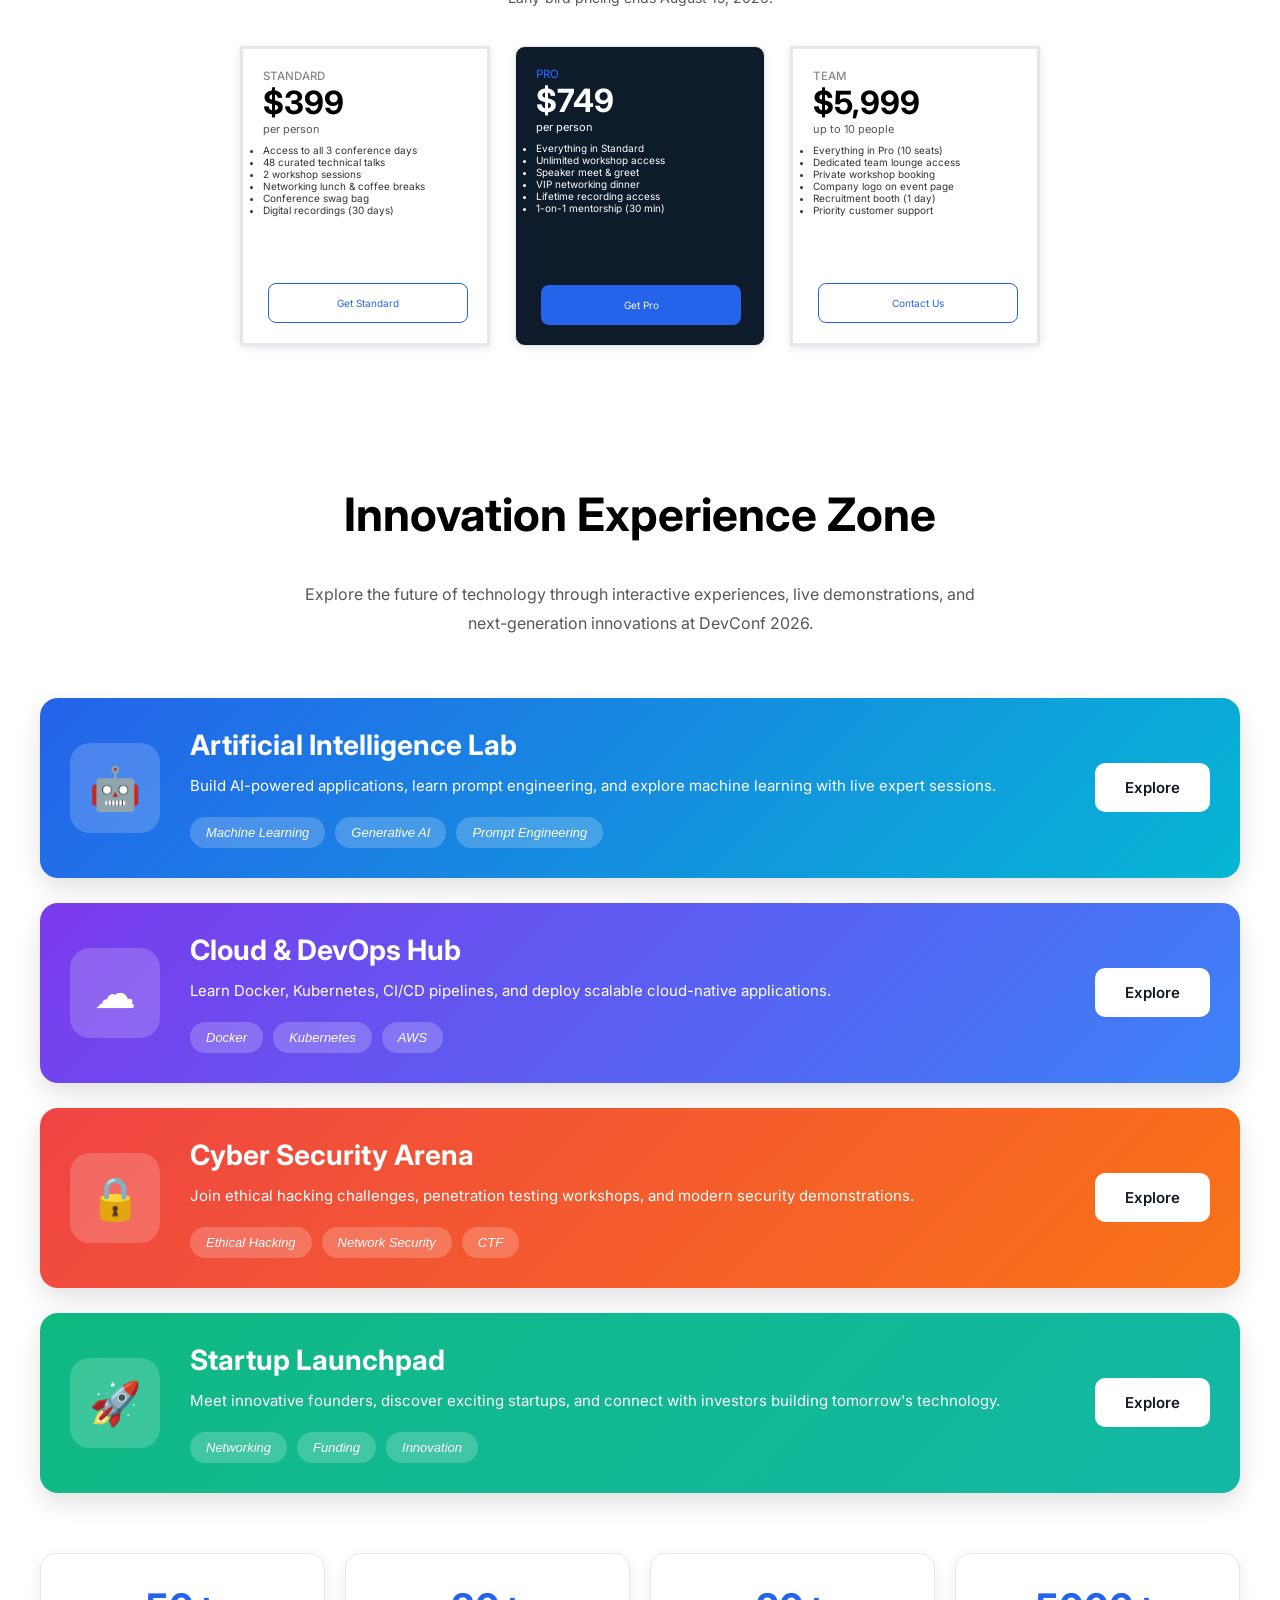
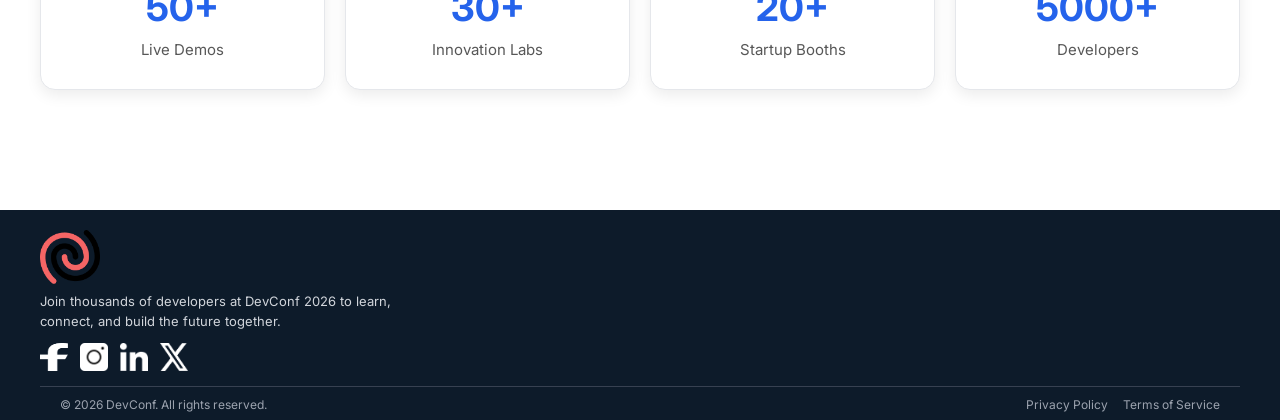
==== commit c1ece592: "Fix Projrct structure" ====
--- a/index.html
+++ b/index.html
@@ -15,7 +15,7 @@
 <body>
     <nav>
         <div>
-            <img src="./B14-A01-DevConf-2026/assets/logo.png" alt="logo">
+            <img src="./New folder/assets/logo.png" alt="logo">
             
         </div>
         <div>
@@ -45,27 +45,27 @@
     <h2>Meet The Speakers</h2>
     <div class="cardss">
         <div class="card">
-            <img class="imggg" src="./B14-A01-DevConf-2026/assets/andrej.png" alt="">
+            <img class="imggg" src="./New folder/assets/andrej.png" alt="">
             <p class="cardp">AI/ML</p>
             <h3>Andrej Kapathy</h3>
             <p class="cardpp">Pretraining Team,Anthropic</p>
 
         </div>
         <div class="card">
-              <img class="imggg" src="./B14-A01-DevConf-2026/assets/demis.png" alt="">
+              <img class="imggg" src="./New folder/assets/demis.png" alt="">
             <p class="cardp">CLOUDE & DEVOPS</p>
             <h3>Demis Hassabis</h3>
             <p class="cardpp">Co-Founder and CEO, Google DeepMind</p>
 
         </div>
         <div class="card">
-  <img class="imggg" src="./B14-A01-DevConf-2026/assets/gary.png" alt="">
+  <img class="imggg" src="./New folder/assets/gary.png" alt="">
             <p class="cardp">FRONTEND</p>
             <h3>Gary Marcus</h3>
             <p class="cardpp">Staff Engineer, Vercel</p>
         </div>
         <div class="card">
-  <img class="imggg" src="./B14-A01-DevConf-2026/assets/mustafa.png" alt="">
+  <img class="imggg" src="./New folder/assets/mustafa.png" alt="">
             <p class="cardp">SECURITY</p>
             <h3>Mustafa Suleyman</h3>
             <p class="cardpp">CEO of Microsoft AI</p>
@@ -273,16 +273,16 @@
 <footer class="foot">
  <div class="footcon">
     <div class="footleft">
-    <img class="footlogo" src="./Lucide.png" alt="">
+    <img class="footlogo" src="./New folder/Lucide.png" alt="">
          <p>
             Join thousands of developers at DevConf 2026 to learn,
             connect, and build the future together.
          </p>
     <div class="logoss">
-    <img src="./Facebook (1).png" alt="">
-    <img src="./Instagram.png" alt="">
-    <img src="./LinkedIn.png" alt="">
-    <img  src="./X logo.png" alt="">
+    <img src="./New folder/Facebook (1).png" alt="">
+    <img src="./New folder/Instagram.png" alt="">
+    <img src="./New folder/LinkedIn.png" alt="">
+    <img  src="./New folder/X logo.png" alt="">
 </div>
        
  </div>
--- a/Styles.css
+++ b/Styles.css
@@ -31,7 +31,7 @@
 }
 
 .hero{ 
-    background-image:url(./B14-A01-DevConf-2026/assets/banner.jpg);
+    background-image:url(./New\ folder/assets/banner.jpg);
     height: 600px;
     background-repeat: no repeat;
     background-position: center;
